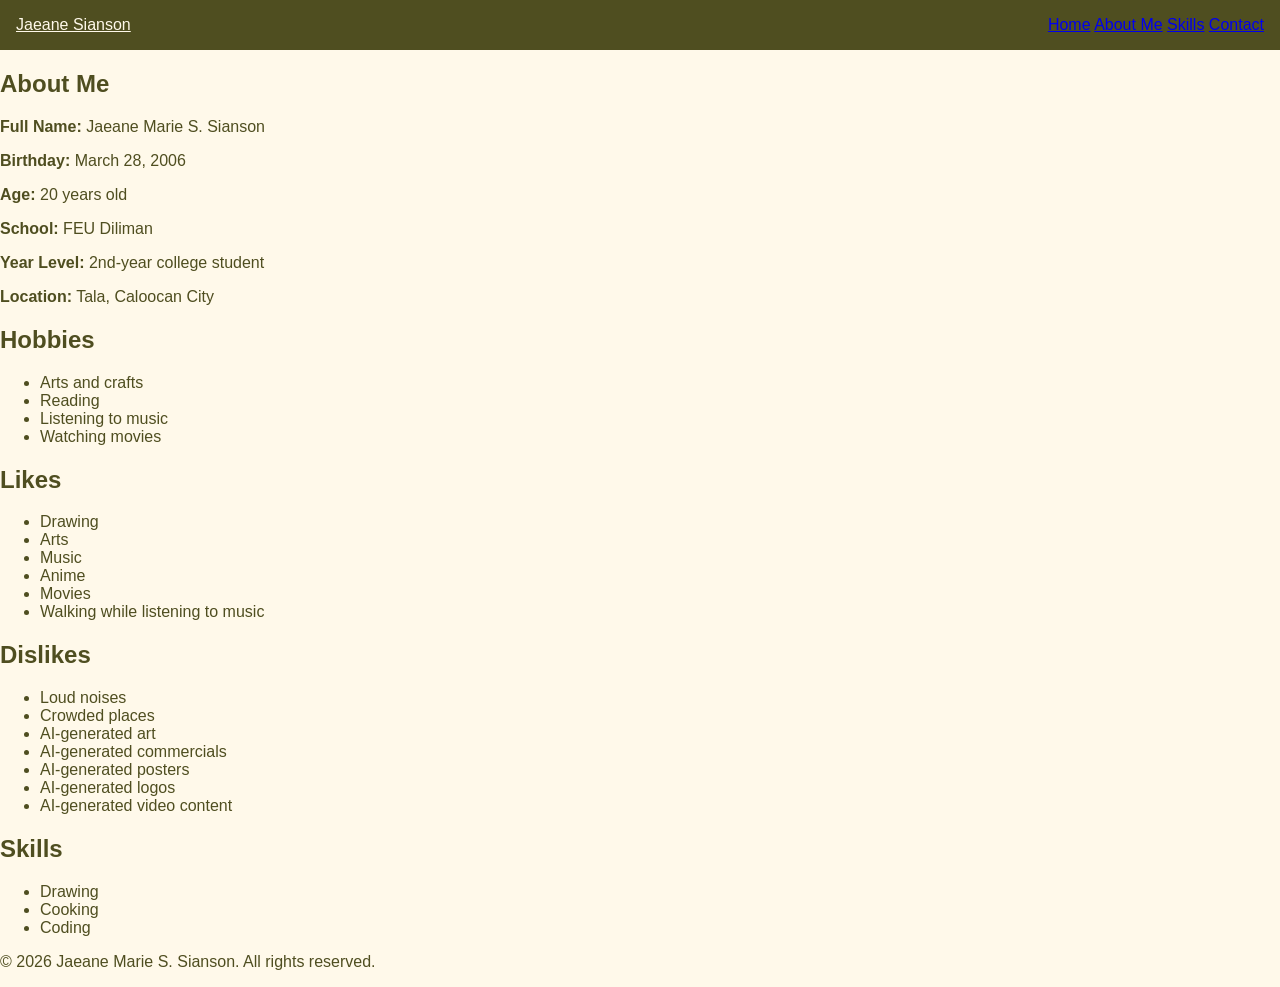
==== about.html @ f24927ee "Update technical files" ====
<!DOCTYPE html> 
<html lang="en">
<head>
    <meta charset="UTF-8">
    <meta name="viewport" content="width=device-width, initial-scale=1.0">
    <title>About Me | Jaeane Marie S. Sianson</title>
    <link rel="stylesheet" href="style.css">
</head>

<body>

<header>
    <nav class="navbar">
        <a href="index.html" class="logo">Jaeane Sianson</a>

        <div class="links">
            <a href="index.html">Home</a>
            <a href="about.html">About Me</a>
            <a href="skills.html">Skills</a>
            <a href="contact.html">Contact</a>
        </div>
    </nav>
</header>

<main>
    <section class="content-section">
        <h1>About Me</h1>

        <div class="about-info">
            <p><strong>Full Name:</strong> Jaeane Marie S. Sianson</p>
            <p><strong>Birthday:</strong> March 28, 2006</p>
            <p><strong>Age:</strong> 20 years old</p>
            <p><strong>School:</strong> FEU Diliman</p>
            <p><strong>Year Level:</strong> 2nd-year college student</p>
            <p><strong>Location:</strong> Tala, Caloocan City</p>

            <h2>Hobbies</h2>
            <ul>
                <li>Arts and crafts</li>
                <li>Reading</li>
                <li>Listening to music</li>
                <li>Watching movies</li>
            </ul>

            <h2>Likes</h2>
            <ul>
                <li>Drawing</li>
                <li>Arts</li>
                <li>Music</li>
                <li>Anime</li>
                <li>Movies</li>
                <li>Walking while listening to music</li>
            </ul>

            <h2>Dislikes</h2>
            <ul>
                <li>Loud noises</li>
                <li>Crowded places</li>
                <li>AI-generated art</li>
                <li>AI-generated commercials</li>
                <li>AI-generated posters</li>
                <li>AI-generated logos</li>
                <li>AI-generated video content</li>
            </ul>

            <h2>Skills</h2>
            <ul>
                <li>Drawing</li>
                <li>Cooking</li>
                <li>Coding</li>
            </ul>
        </div>
    </section>
</main>

<footer>
    <p>&copy; 2026 Jaeane Marie S. Sianson. All rights reserved.</p>
</footer>

</body>
</html>
---- style.css ----
/* COLOR PALETTE FROM THE IMAGE */

:root {
  --dark-olive: #4f4e20;
  --sage-green: #9ba688;
  --peach: #ffb99e;
  --beige: #e7d9bd;
  --cream: #fff9ea;
  --dark-text: #4f4e20;
}

/* MOBILE-FIRST BASE STYLES */

* {
  box-sizing: border-box;
}

body {
  margin: 0;
  font-family: Arial, sans-serif;
  color: var(--dark-text);
  background-color: var(--cream);
}

/* FLEXBOX NAVIGATION */

.navbar {
  display: flex;
  flex-direction: column;
  align-items: center;
  gap: 1rem;
  padding: 1rem;
  background-color: var(--dark-olive);
}

.logo {
  margin: 0;
  color: var(--cream);
}

.nav-links {
  display: flex;
  flex-direction: column;
  align-items: center;
  gap: 1rem;
}

.nav-links a {
  color: var(--cream);
  text-decoration: none;
  transition: color 0.3s ease, transform 0.3s ease;
}

.nav-links a:hover {
  color: var(--peach);
  transform: translateY(-3px);
}

/* CSS GRID CARD SECTION */

.card-section {
  display: grid;
  grid-template-columns: 1fr;
  gap: 1rem;
  padding: 2rem 1rem;
  background-color: var(--cream);
}

.card {
  padding: 2rem;
  text-align: center;
  background-color: var(--beige);
  border: 1px solid var(--sage-green);
  border-radius: 8px;
  transition: background-color 0.3s ease, transform 0.3s ease;
}

.card:nth-child(even) {
  background-color: var(--sage-green);
}

.card:hover {
  background-color: var(--peach);
  transform: translateY(-4px);
}

/* MEDIA QUERY 1 */

@media (min-width: 600px) {
  .nav-links {
    flex-direction: row;
  }
}

/* MEDIA QUERY 2 */

@media (min-width: 768px) {
  .navbar {
    flex-direction: row;
    justify-content: space-between;
  }

  .card-section {
    grid-template-columns: repeat(2, 1fr);
  }
}

/* MEDIA QUERY 3 */

@media (min-width: 1100px) {
  .card-section {
    grid-template-columns: repeat(3, 1fr);
    max-width: 1200px;
    margin: 0 auto;
  }
}

/* REDUCED MOTION */

@media (prefers-reduced-motion: reduce) {
  *,
  *::before,
  *::after {
    transition-duration: 0.01ms !important;
    animation-duration: 0.01ms !important;
  }
}
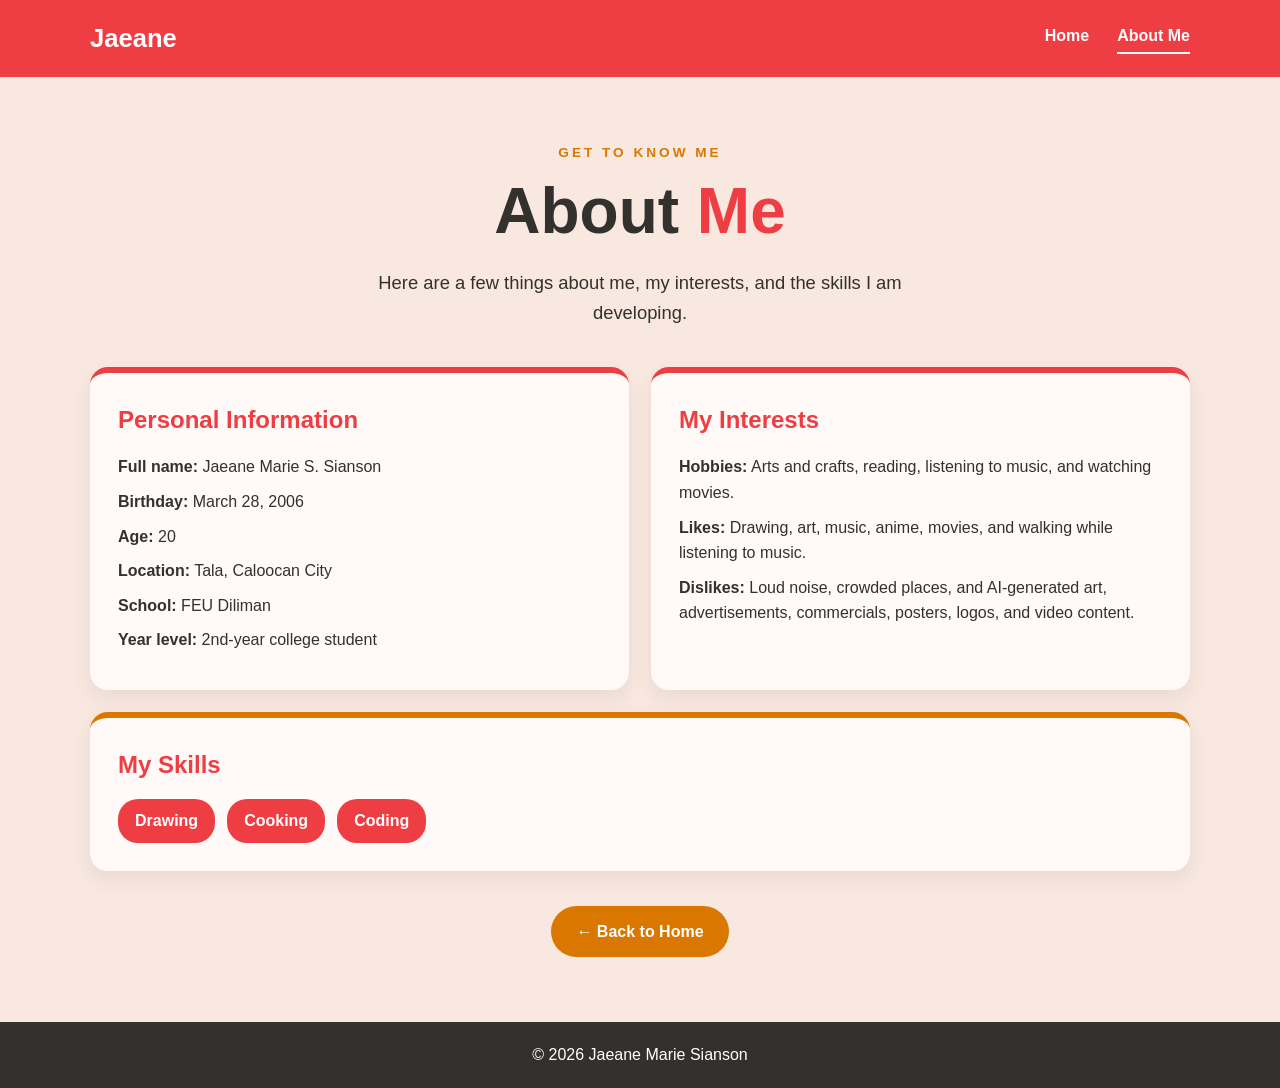
==== commit 546122b5: "Update technical files" ====
--- a/about.html
+++ b/about.html
@@ -1,81 +1,92 @@
-<!DOCTYPE html> 
+<!DOCTYPE html>
 <html lang="en">
 <head>
-    <meta charset="UTF-8">
-    <meta name="viewport" content="width=device-width, initial-scale=1.0">
-    <title>About Me | Jaeane Marie S. Sianson</title>
-    <link rel="stylesheet" href="style.css">
+  <meta charset="UTF-8">
+  <meta name="viewport" content="width=device-width, initial-scale=1.0">
+  <title>About Me | Jaeane Marie Sianson</title>
+  <link rel="stylesheet" href="style.css">
 </head>
-
 <body>
 
-<header>
+  <header>
     <nav class="navbar">
-        <a href="index.html" class="logo">Jaeane Sianson</a>
+      <a href="index.html" class="logo">Jaeane</a>
 
-        <div class="links">
-            <a href="index.html">Home</a>
-            <a href="about.html">About Me</a>
-            <a href="skills.html">Skills</a>
-            <a href="contact.html">Contact</a>
+      <div class="links">
+        <a href="index.html">Home</a>
+        <a href="about.html" class="active">About Me</a>
+      </div>
+    </nav>
+  </header>
+
+  <main class="about-page">
+
+    <section class="about-header">
+      <p class="eyebrow">GET TO KNOW ME</p>
+
+      <h1>About <span>Me</span></h1>
+
+      <p>
+        Here are a few things about me, my interests,
+        and the skills I am developing.
+      </p>
+    </section>
+
+    <section class="about-grid">
+
+      <article class="info-card">
+        <h2>Personal Information</h2>
+
+        <p><strong>Full name:</strong> Jaeane Marie S. Sianson</p>
+        <p><strong>Birthday:</strong> March 28, 2006</p>
+        <p><strong>Age:</strong> 20</p>
+        <p><strong>Location:</strong> Tala, Caloocan City</p>
+        <p><strong>School:</strong> FEU Diliman</p>
+        <p><strong>Year level:</strong> 2nd-year college student</p>
+      </article>
+
+      <article class="info-card">
+        <h2>My Interests</h2>
+
+        <p>
+          <strong>Hobbies:</strong>
+          Arts and crafts, reading, listening to music,
+          and watching movies.
+        </p>
+
+        <p>
+          <strong>Likes:</strong>
+          Drawing, art, music, anime, movies,
+          and walking while listening to music.
+        </p>
+
+        <p>
+          <strong>Dislikes:</strong>
+          Loud noise, crowded places, and AI-generated art,
+          advertisements, commercials, posters, logos,
+          and video content.
+        </p>
+      </article>
+
+      <article class="info-card highlight-card">
+        <h2>My Skills</h2>
+
+        <div class="skill-list">
+          <span>Drawing</span>
+          <span>Cooking</span>
+          <span>Coding</span>
         </div>
-    </nav>
-</header>
+      </article>
 
-<main>
-    <section class="content-section">
-        <h1>About Me</h1>
+    </section>
 
-        <div class="about-info">
-            <p><strong>Full Name:</strong> Jaeane Marie S. Sianson</p>
-            <p><strong>Birthday:</strong> March 28, 2006</p>
-            <p><strong>Age:</strong> 20 years old</p>
-            <p><strong>School:</strong> FEU Diliman</p>
-            <p><strong>Year Level:</strong> 2nd-year college student</p>
-            <p><strong>Location:</strong> Tala, Caloocan City</p>
+    <a href="index.html" class="back-button">← Back to Home</a>
 
-            <h2>Hobbies</h2>
-            <ul>
-                <li>Arts and crafts</li>
-                <li>Reading</li>
-                <li>Listening to music</li>
-                <li>Watching movies</li>
-            </ul>
+  </main>
 
-            <h2>Likes</h2>
-            <ul>
-                <li>Drawing</li>
-                <li>Arts</li>
-                <li>Music</li>
-                <li>Anime</li>
-                <li>Movies</li>
-                <li>Walking while listening to music</li>
-            </ul>
-
-            <h2>Dislikes</h2>
-            <ul>
-                <li>Loud noises</li>
-                <li>Crowded places</li>
-                <li>AI-generated art</li>
-                <li>AI-generated commercials</li>
-                <li>AI-generated posters</li>
-                <li>AI-generated logos</li>
-                <li>AI-generated video content</li>
-            </ul>
-
-            <h2>Skills</h2>
-            <ul>
-                <li>Drawing</li>
-                <li>Cooking</li>
-                <li>Coding</li>
-            </ul>
-        </div>
-    </section>
-</main>
-
-<footer>
-    <p>&copy; 2026 Jaeane Marie S. Sianson. All rights reserved.</p>
-</footer>
+  <footer>
+    <p>&copy; 2026 Jaeane Marie Sianson</p>
+  </footer>
 
 </body>
 </html>
--- a/style.css
+++ b/style.css
@@ -1,127 +1,214 @@
 /* COLOR PALETTE FROM THE IMAGE */
 
 :root {
-  --dark-olive: #4f4e20;
-  --sage-green: #9ba688;
-  --peach: #ffb99e;
-  --beige: #e7d9bd;
-  --cream: #fff9ea;
-  --dark-text: #4f4e20;
-}
-
-/* MOBILE-FIRST BASE STYLES */
+  --red: #ef3e43;
+  --cream: #f9e8df;
+  --peach: #f9c09a;
+  --orange: #d97700;
+  --dark: #33312e;
+  --white: #fffaf7;
+}
 
 * {
   box-sizing: border-box;
+  margin: 0;
+  padding: 0;
 }
 
 body {
-  margin: 0;
+  min-height: 100vh;
+  display: flex;
+  flex-direction: column;
   font-family: Arial, sans-serif;
-  color: var(--dark-text);
-  background-color: var(--cream);
-}
-
-/* FLEXBOX NAVIGATION */
+  line-height: 1.6;
+  color: var(--dark);
+  background: var(--white);
+}
+
+header {
+  background: var(--red);
+  padding: 18px 7%;
+}
 
 .navbar {
-  display: flex;
-  flex-direction: column;
+  max-width: 1100px;
+  margin: auto;
+  display: flex;
+  justify-content: space-between;
   align-items: center;
-  gap: 1rem;
-  padding: 1rem;
-  background-color: var(--dark-olive);
+  gap: 25px;
 }
 
 .logo {
-  margin: 0;
-  color: var(--cream);
-}
-
-.nav-links {
-  display: flex;
-  flex-direction: column;
-  align-items: center;
-  gap: 1rem;
-}
-
-.nav-links a {
-  color: var(--cream);
+  color: white;
+  font-size: 1.6rem;
+  font-weight: bold;
   text-decoration: none;
-  transition: color 0.3s ease, transform 0.3s ease;
-}
-
-.nav-links a:hover {
-  color: var(--peach);
+}
+
+.links {
+  display: flex;
+  gap: 28px;
+}
+
+.links a {
+  color: white;
+  font-weight: bold;
+  text-decoration: none;
+  padding-bottom: 3px;
+}
+
+.links a:hover,
+.links a.active {
+  border-bottom: 2px solid white;
+}
+
+main {
+  flex: 1;
+}
+
+.hero {
+  min-height: 70vh;
+  display: grid;
+  place-items: center;
+  text-align: center;
+  padding: 70px 7%;
+  background: linear-gradient(135deg, var(--cream), var(--peach));
+}
+
+.hero-content {
+  max-width: 720px;
+}
+
+.eyebrow {
+  color: var(--orange);
+  font-size: 0.85rem;
+  font-weight: bold;
+  letter-spacing: 3px;
+  margin-bottom: 12px;
+}
+
+h1 {
+  font-size: clamp(2.5rem, 7vw, 5rem);
+  line-height: 1.1;
+  margin-bottom: 22px;
+}
+
+h1 span {
+  color: var(--red);
+}
+
+.intro,
+.about-header > p:last-child {
+  font-size: 1.15rem;
+  margin: 0 auto 30px;
+  max-width: 620px;
+}
+
+.main-button,
+.back-button {
+  display: inline-block;
+  border-radius: 30px;
+  padding: 13px 25px;
+  color: white;
+  background: var(--orange);
+  font-weight: bold;
+  text-decoration: none;
+  transition: 0.2s ease;
+}
+
+.main-button:hover,
+.back-button:hover {
+  background: var(--dark);
   transform: translateY(-3px);
 }
 
-/* CSS GRID CARD SECTION */
-
-.card-section {
+.about-page {
+  padding: 65px 7%;
+  background: var(--cream);
+}
+
+.about-header {
+  max-width: 800px;
+  margin: 0 auto 40px;
+  text-align: center;
+}
+
+.about-header h1 {
+  font-size: clamp(2.4rem, 6vw, 4rem);
+}
+
+.about-grid {
+  max-width: 1100px;
+  margin: auto;
   display: grid;
-  grid-template-columns: 1fr;
-  gap: 1rem;
-  padding: 2rem 1rem;
-  background-color: var(--cream);
-}
-
-.card {
-  padding: 2rem;
+  grid-template-columns: repeat(2, 1fr);
+  gap: 22px;
+}
+
+.info-card {
+  padding: 28px;
+  border-radius: 18px;
+  background: var(--white);
+  border-top: 6px solid var(--red);
+  box-shadow: 0 8px 20px rgba(51, 49, 46, 0.08);
+}
+
+.info-card h2 {
+  color: var(--red);
+  margin-bottom: 15px;
+}
+
+.info-card p {
+  margin: 9px 0;
+}
+
+.highlight-card {
+  grid-column: 1 / -1;
+  border-top-color: var(--orange);
+}
+
+.skill-list {
+  display: flex;
+  flex-wrap: wrap;
+  gap: 12px;
+}
+
+.skill-list span {
+  padding: 9px 17px;
+  border-radius: 20px;
+  color: white;
+  background: var(--red);
+  font-weight: bold;
+}
+
+.back-button {
+  display: block;
+  width: fit-content;
+  margin: 35px auto 0;
+}
+
+footer {
+  padding: 20px;
+  color: white;
+  background: var(--dark);
   text-align: center;
-  background-color: var(--beige);
-  border: 1px solid var(--sage-green);
-  border-radius: 8px;
-  transition: background-color 0.3s ease, transform 0.3s ease;
-}
-
-.card:nth-child(even) {
-  background-color: var(--sage-green);
-}
-
-.card:hover {
-  background-color: var(--peach);
-  transform: translateY(-4px);
-}
-
-/* MEDIA QUERY 1 */
-
-@media (min-width: 600px) {
-  .nav-links {
-    flex-direction: row;
-  }
-}
-
-/* MEDIA QUERY 2 */
-
-@media (min-width: 768px) {
+}
+
+@media (max-width: 650px) {
   .navbar {
-    flex-direction: row;
-    justify-content: space-between;
-  }
-
-  .card-section {
-    grid-template-columns: repeat(2, 1fr);
-  }
-}
-
-/* MEDIA QUERY 3 */
-
-@media (min-width: 1100px) {
-  .card-section {
-    grid-template-columns: repeat(3, 1fr);
-    max-width: 1200px;
-    margin: 0 auto;
-  }
-}
-
-/* REDUCED MOTION */
-
-@media (prefers-reduced-motion: reduce) {
-  *,
-  *::before,
-  *::after {
-    transition-duration: 0.01ms !important;
-    animation-duration: 0.01ms !important;
+    flex-direction: column;
+  }
+
+  .links {
+    gap: 18px;
+  }
+
+  .about-grid {
+    grid-template-columns: 1fr;
+  }
+
+  .highlight-card {
+    grid-column: auto;
   }
 }
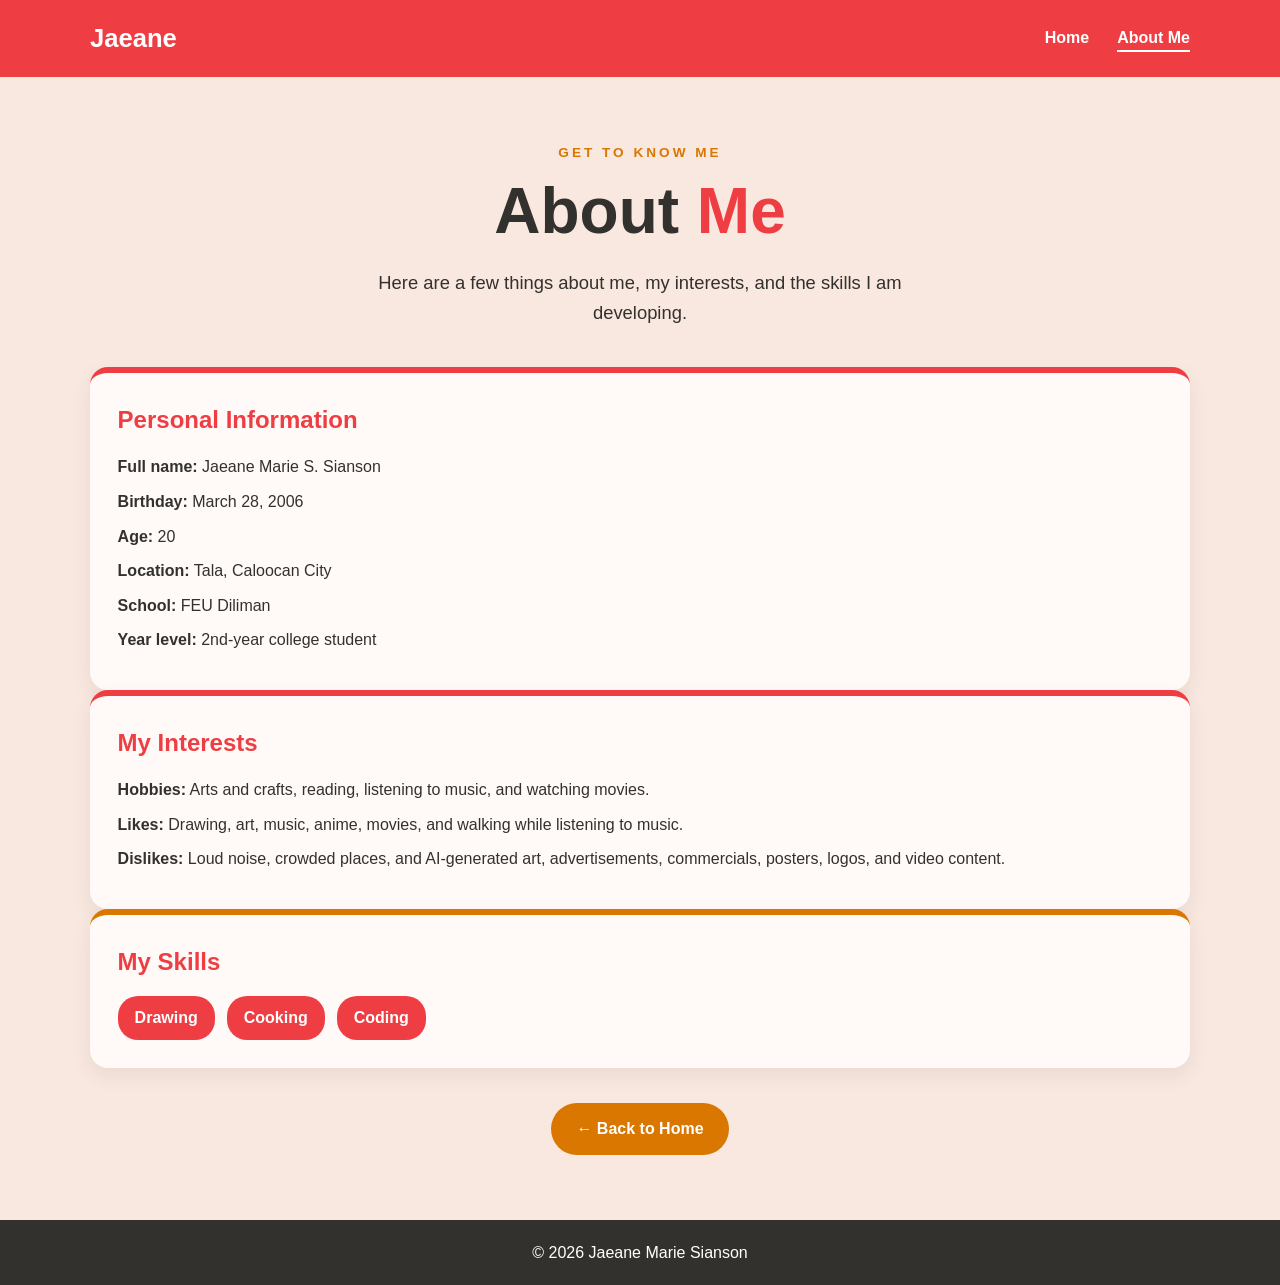
==== commit 61d549b6: "Update technical" ====
--- a/about.html
+++ b/about.html
@@ -32,7 +32,7 @@
       </p>
     </section>
 
-    <section class="about-grid">
+    <section class="about-flex">
 
       <article class="info-card">
         <h2>Personal Information</h2>
--- a/style.css
+++ b/style.css
@@ -1,5 +1,3 @@
-/* COLOR PALETTE FROM THE IMAGE */
-
 :root {
   --red: #ef3e43;
   --cream: #f9e8df;
@@ -36,7 +34,6 @@
   display: flex;
   justify-content: space-between;
   align-items: center;
-  gap: 25px;
 }
 
 .logo {
@@ -55,7 +52,6 @@
   color: white;
   font-weight: bold;
   text-decoration: none;
-  padding-bottom: 3px;
 }
 
 .links a:hover,
@@ -69,10 +65,11 @@
 
 .hero {
   min-height: 70vh;
-  display: grid;
-  place-items: center;
+  padding: 70px 7%;
+  display: flex;
+  justify-content: center;
+  align-items: center;
   text-align: center;
-  padding: 70px 7%;
   background: linear-gradient(135deg, var(--cream), var(--peach));
 }
 
@@ -101,15 +98,15 @@
 .intro,
 .about-header > p:last-child {
   font-size: 1.15rem;
+  max-width: 620px;
   margin: 0 auto 30px;
-  max-width: 620px;
 }
 
 .main-button,
 .back-button {
   display: inline-block;
+  padding: 13px 25px;
   border-radius: 30px;
-  padding: 13px 25px;
   color: white;
   background: var(--orange);
   font-weight: bold;
@@ -141,12 +138,13 @@
 .about-grid {
   max-width: 1100px;
   margin: auto;
-  display: grid;
-  grid-template-columns: repeat(2, 1fr);
+  display: flex;
+  flex-wrap: wrap;
   gap: 22px;
 }
 
 .info-card {
+  flex: 1 1 calc(50% - 22px);
   padding: 28px;
   border-radius: 18px;
   background: var(--white);
@@ -164,7 +162,7 @@
 }
 
 .highlight-card {
-  grid-column: 1 / -1;
+  flex: 1 1 100%;
   border-top-color: var(--orange);
 }
 
@@ -183,7 +181,7 @@
 }
 
 .back-button {
-  display: block;
+  display: flex;
   width: fit-content;
   margin: 35px auto 0;
 }
@@ -198,6 +196,7 @@
 @media (max-width: 650px) {
   .navbar {
     flex-direction: column;
+    gap: 15px;
   }
 
   .links {
@@ -205,10 +204,11 @@
   }
 
   .about-grid {
-    grid-template-columns: 1fr;
-  }
-
+    flex-direction: column;
+  }
+
+  .info-card,
   .highlight-card {
-    grid-column: auto;
+    flex: 1 1 100%;
   }
 }
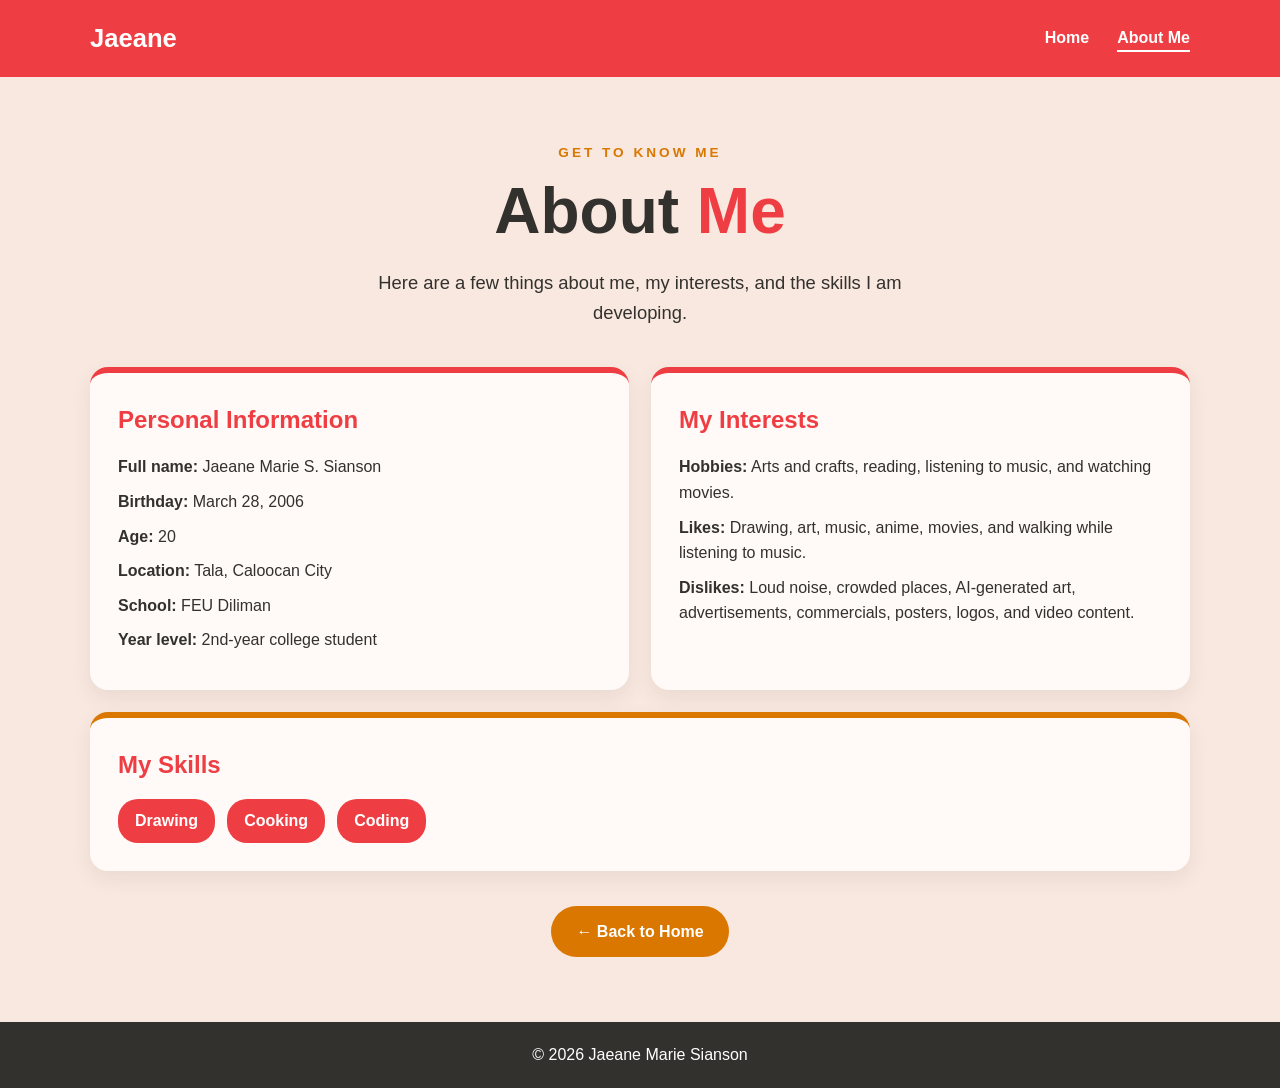
==== commit dc8e3b30: "Update technical" ====
--- a/about.html
+++ b/about.html
@@ -4,17 +4,17 @@
   <meta charset="UTF-8">
   <meta name="viewport" content="width=device-width, initial-scale=1.0">
   <title>About Me | Jaeane Marie Sianson</title>
-  <link rel="stylesheet" href="style.css">
+  <link rel="stylesheet" href="./style.css">
 </head>
 <body>
 
   <header>
     <nav class="navbar">
-      <a href="index.html" class="logo">Jaeane</a>
+      <a href="./index.html" class="logo">Jaeane</a>
 
       <div class="links">
-        <a href="index.html">Home</a>
-        <a href="about.html" class="active">About Me</a>
+        <a href="./index.html">Home</a>
+        <a href="./about.html" class="active">About Me</a>
       </div>
     </nav>
   </header>
@@ -62,7 +62,7 @@
 
         <p>
           <strong>Dislikes:</strong>
-          Loud noise, crowded places, and AI-generated art,
+          Loud noise, crowded places, AI-generated art,
           advertisements, commercials, posters, logos,
           and video content.
         </p>
@@ -80,7 +80,7 @@
 
     </section>
 
-    <a href="index.html" class="back-button">← Back to Home</a>
+    <a href="./index.html" class="back-button">← Back to Home</a>
 
   </main>
 
--- a/style.css
+++ b/style.css
@@ -34,6 +34,7 @@
   display: flex;
   justify-content: space-between;
   align-items: center;
+  gap: 25px;
 }
 
 .logo {
@@ -65,11 +66,11 @@
 
 .hero {
   min-height: 70vh;
-  padding: 70px 7%;
   display: flex;
   justify-content: center;
   align-items: center;
   text-align: center;
+  padding: 70px 7%;
   background: linear-gradient(135deg, var(--cream), var(--peach));
 }
 
@@ -98,8 +99,8 @@
 .intro,
 .about-header > p:last-child {
   font-size: 1.15rem;
+  margin: 0 auto 30px;
   max-width: 620px;
-  margin: 0 auto 30px;
 }
 
 .main-button,
@@ -111,13 +112,11 @@
   background: var(--orange);
   font-weight: bold;
   text-decoration: none;
-  transition: 0.2s ease;
 }
 
 .main-button:hover,
 .back-button:hover {
   background: var(--dark);
-  transform: translateY(-3px);
 }
 
 .about-page {
@@ -135,7 +134,7 @@
   font-size: clamp(2.4rem, 6vw, 4rem);
 }
 
-.about-grid {
+.about-flex {
   max-width: 1100px;
   margin: auto;
   display: flex;
@@ -144,7 +143,7 @@
 }
 
 .info-card {
-  flex: 1 1 calc(50% - 22px);
+  flex: 1 1 450px;
   padding: 28px;
   border-radius: 18px;
   background: var(--white);
@@ -162,7 +161,7 @@
 }
 
 .highlight-card {
-  flex: 1 1 100%;
+  flex-basis: 100%;
   border-top-color: var(--orange);
 }
 
@@ -181,7 +180,7 @@
 }
 
 .back-button {
-  display: flex;
+  display: block;
   width: fit-content;
   margin: 35px auto 0;
 }
@@ -196,19 +195,13 @@
 @media (max-width: 650px) {
   .navbar {
     flex-direction: column;
-    gap: 15px;
   }
 
   .links {
     gap: 18px;
   }
 
-  .about-grid {
-    flex-direction: column;
-  }
-
-  .info-card,
-  .highlight-card {
-    flex: 1 1 100%;
+  .info-card {
+    flex-basis: 100%;
   }
 }
